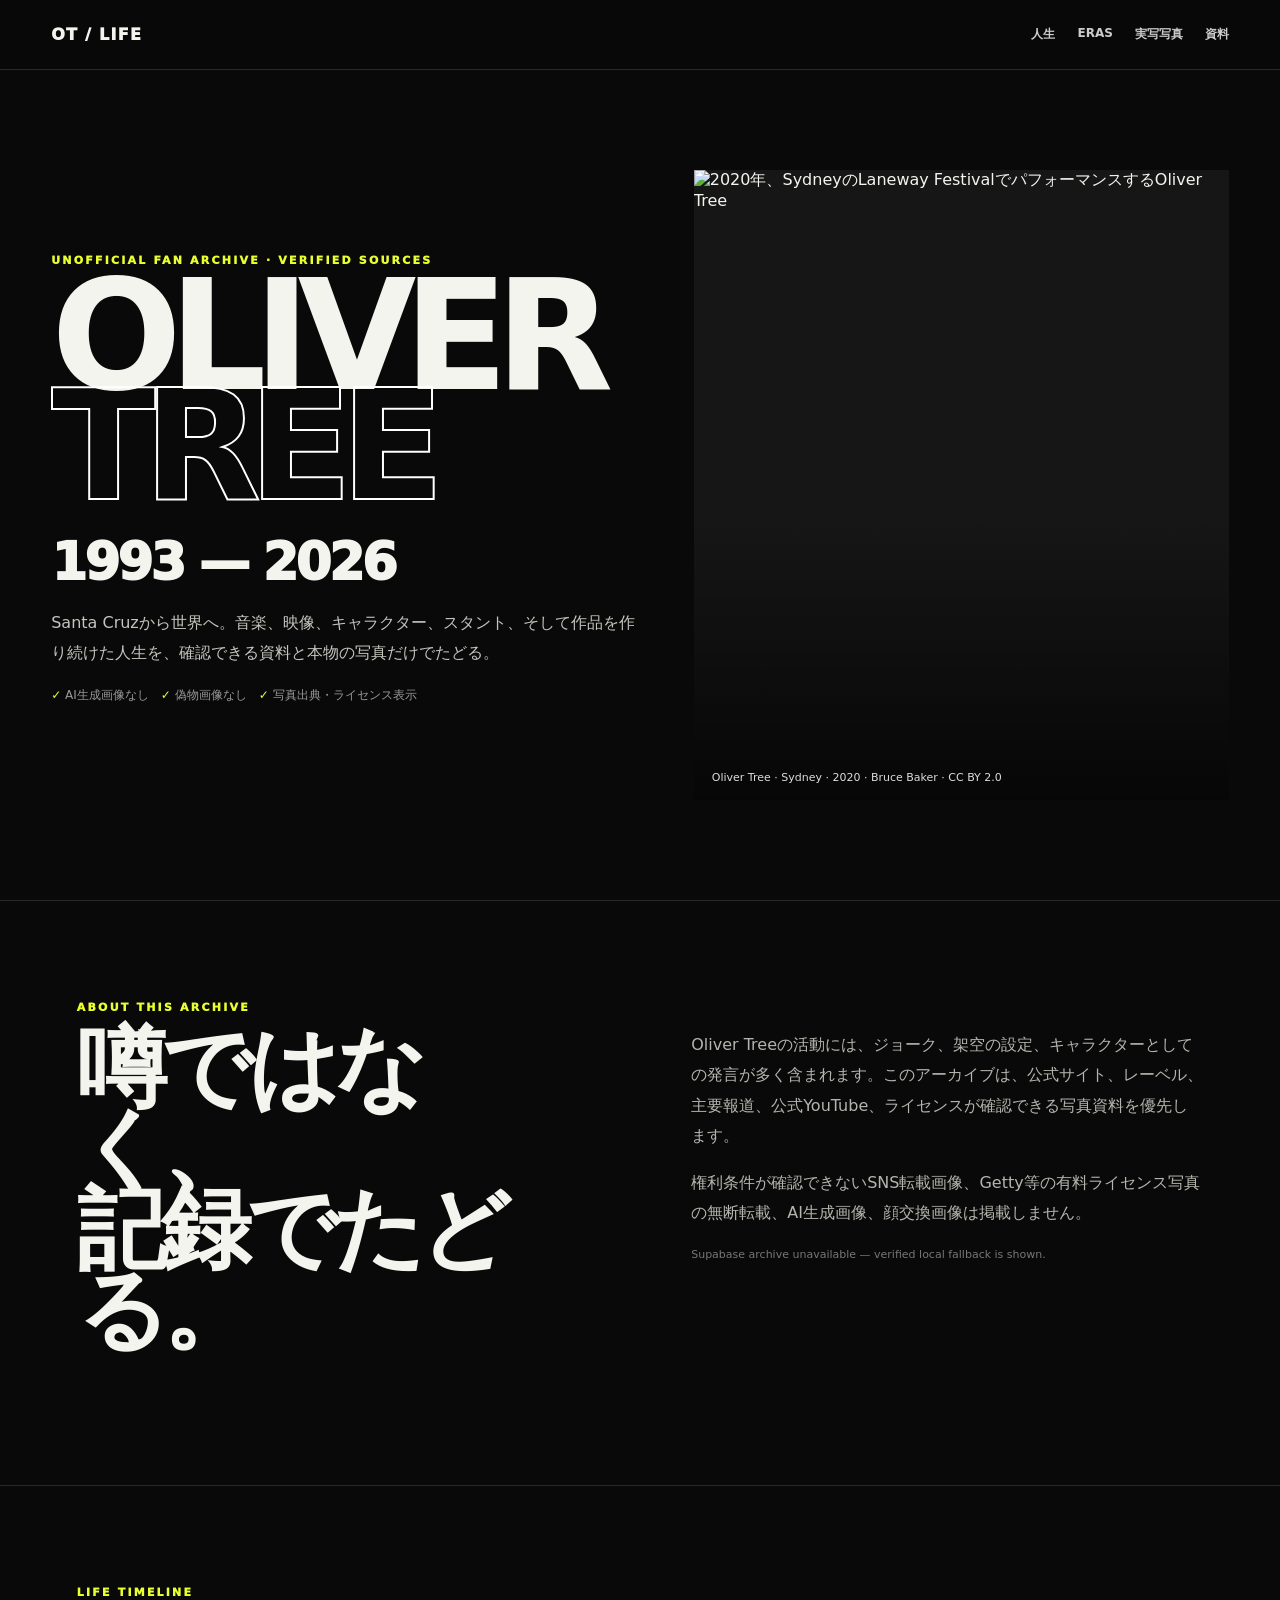
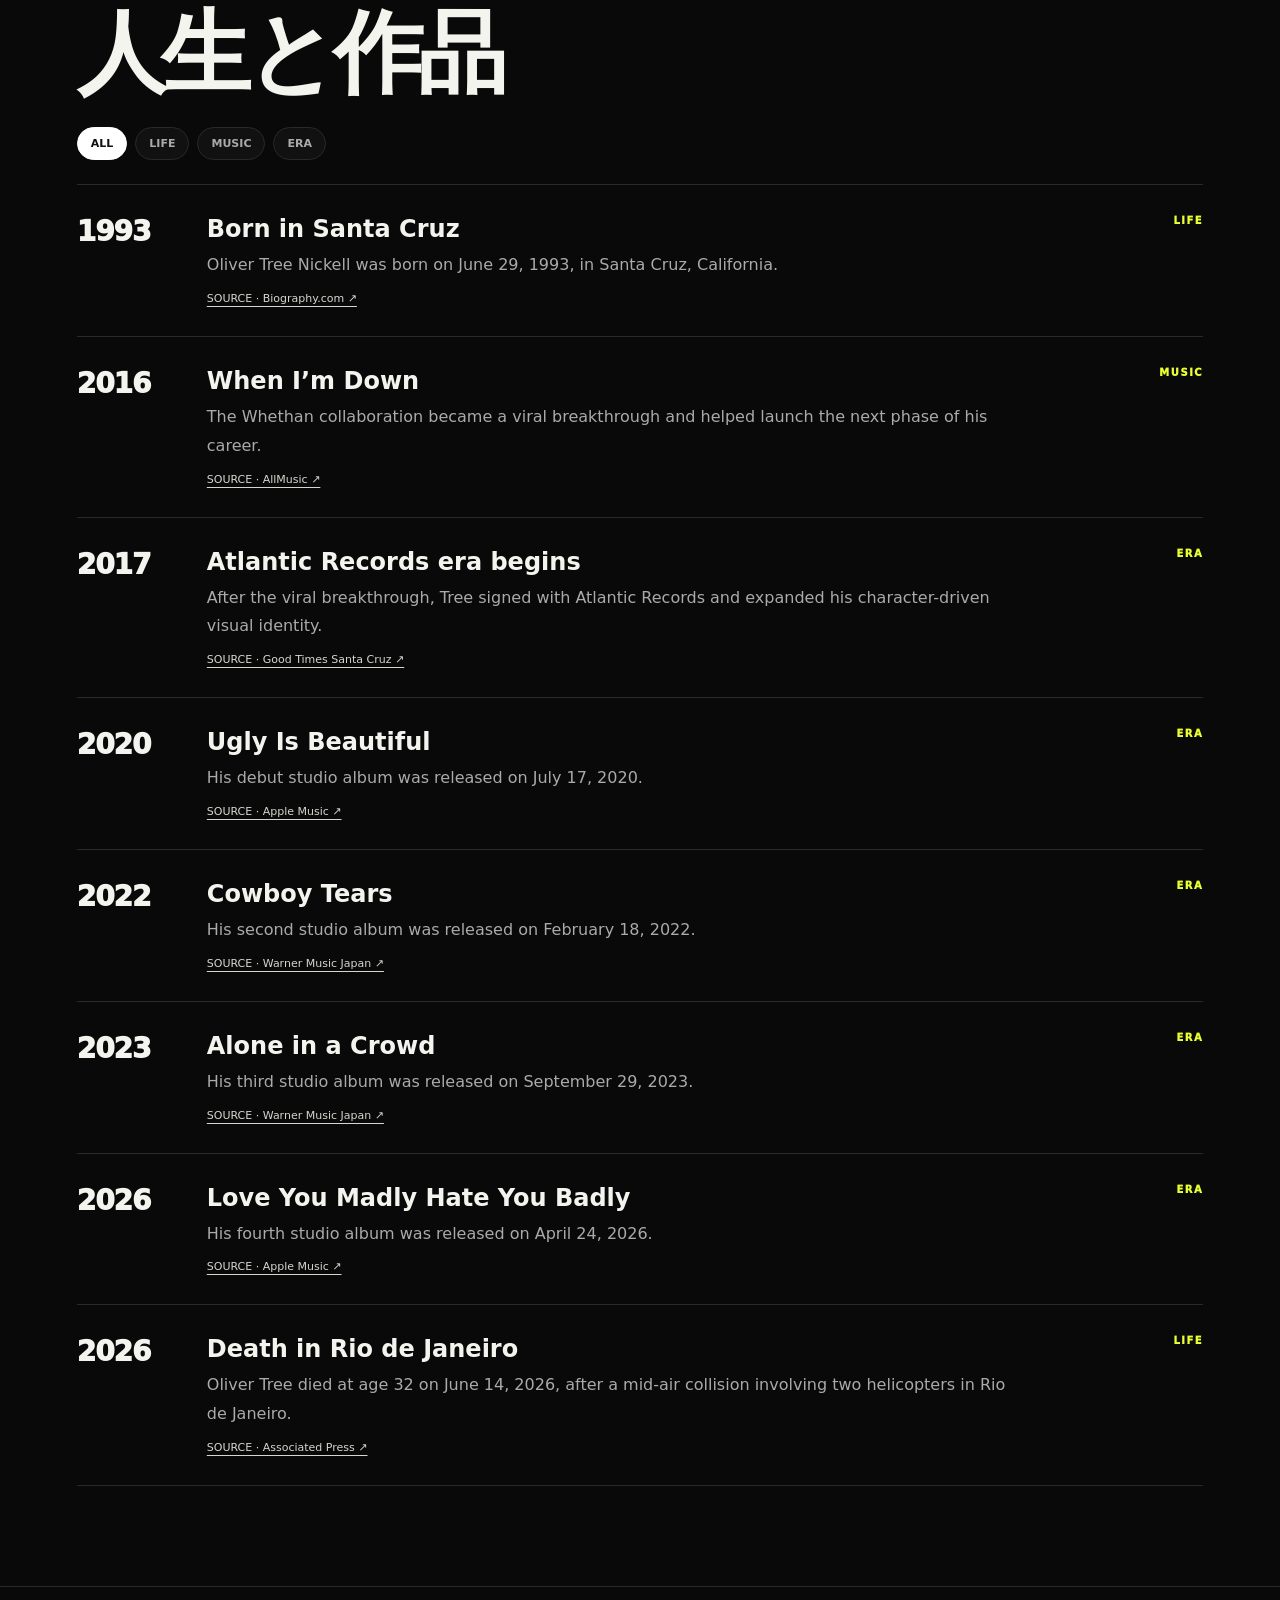
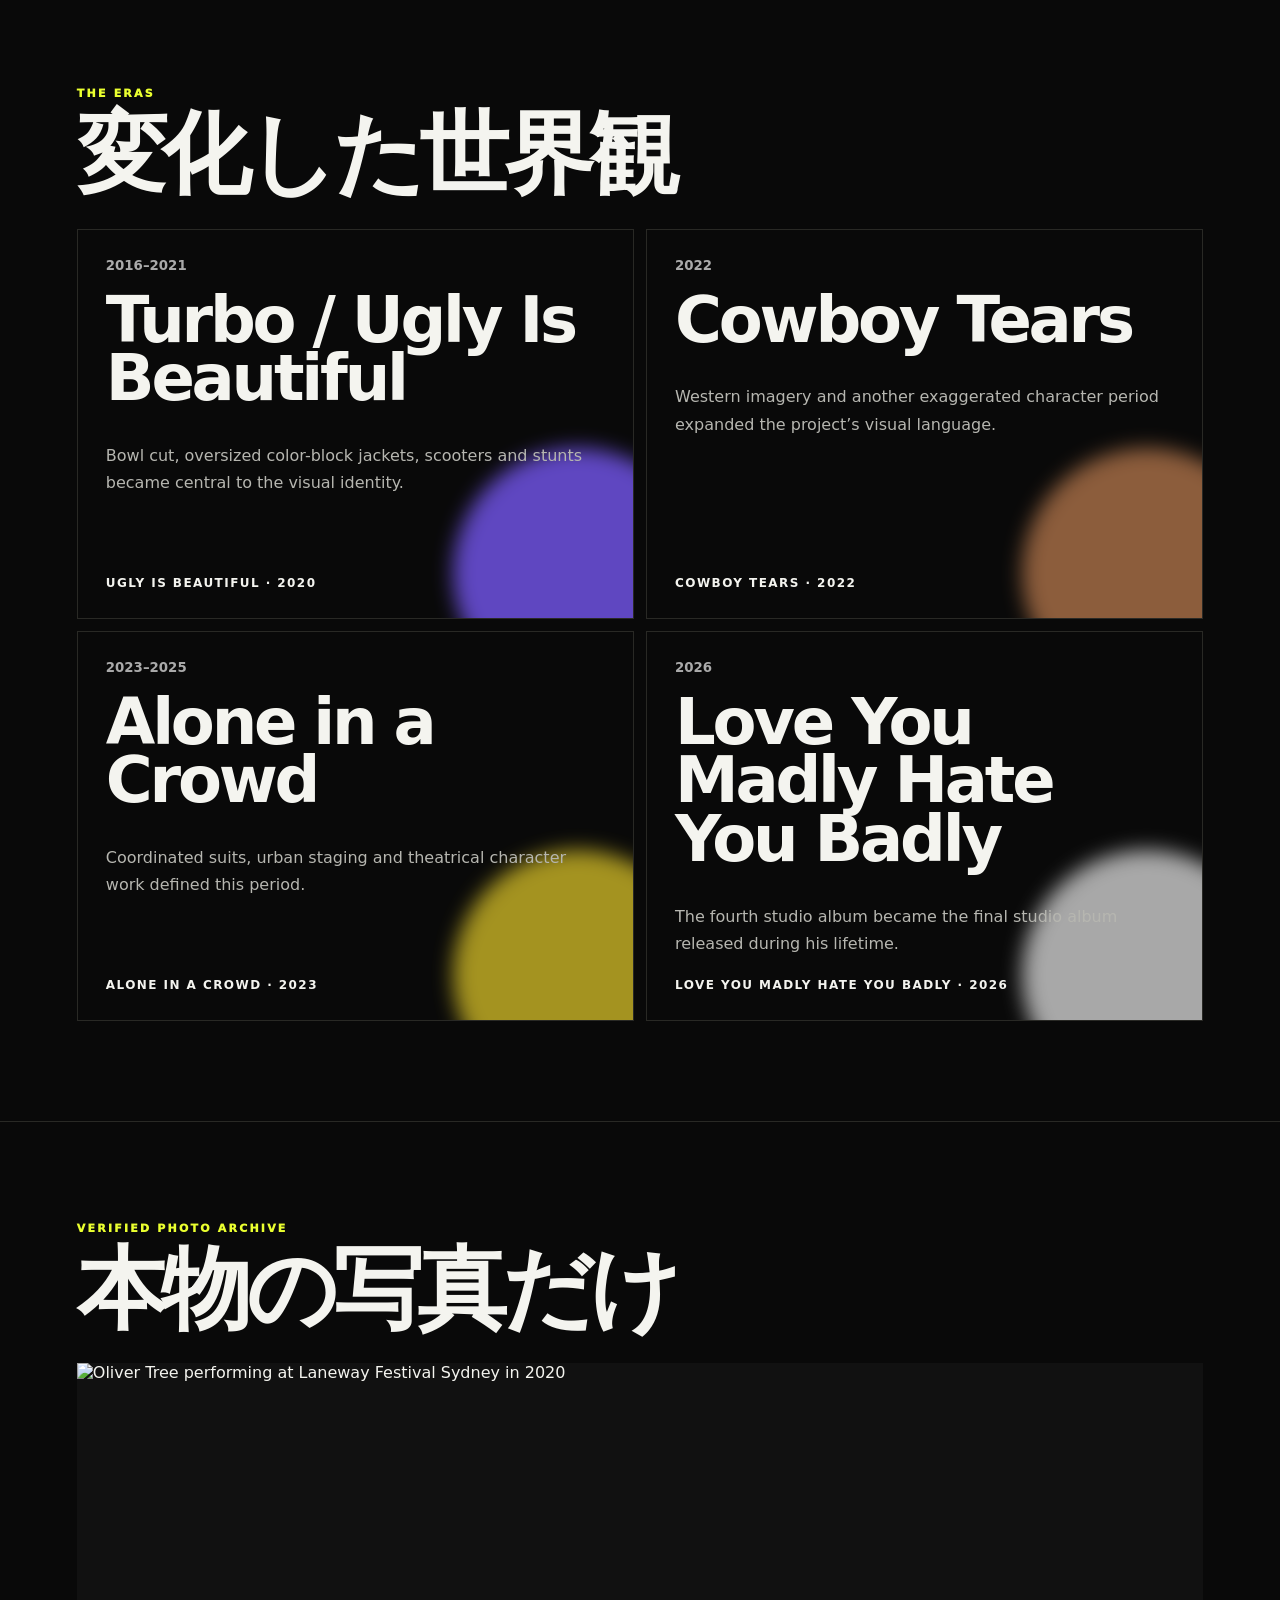
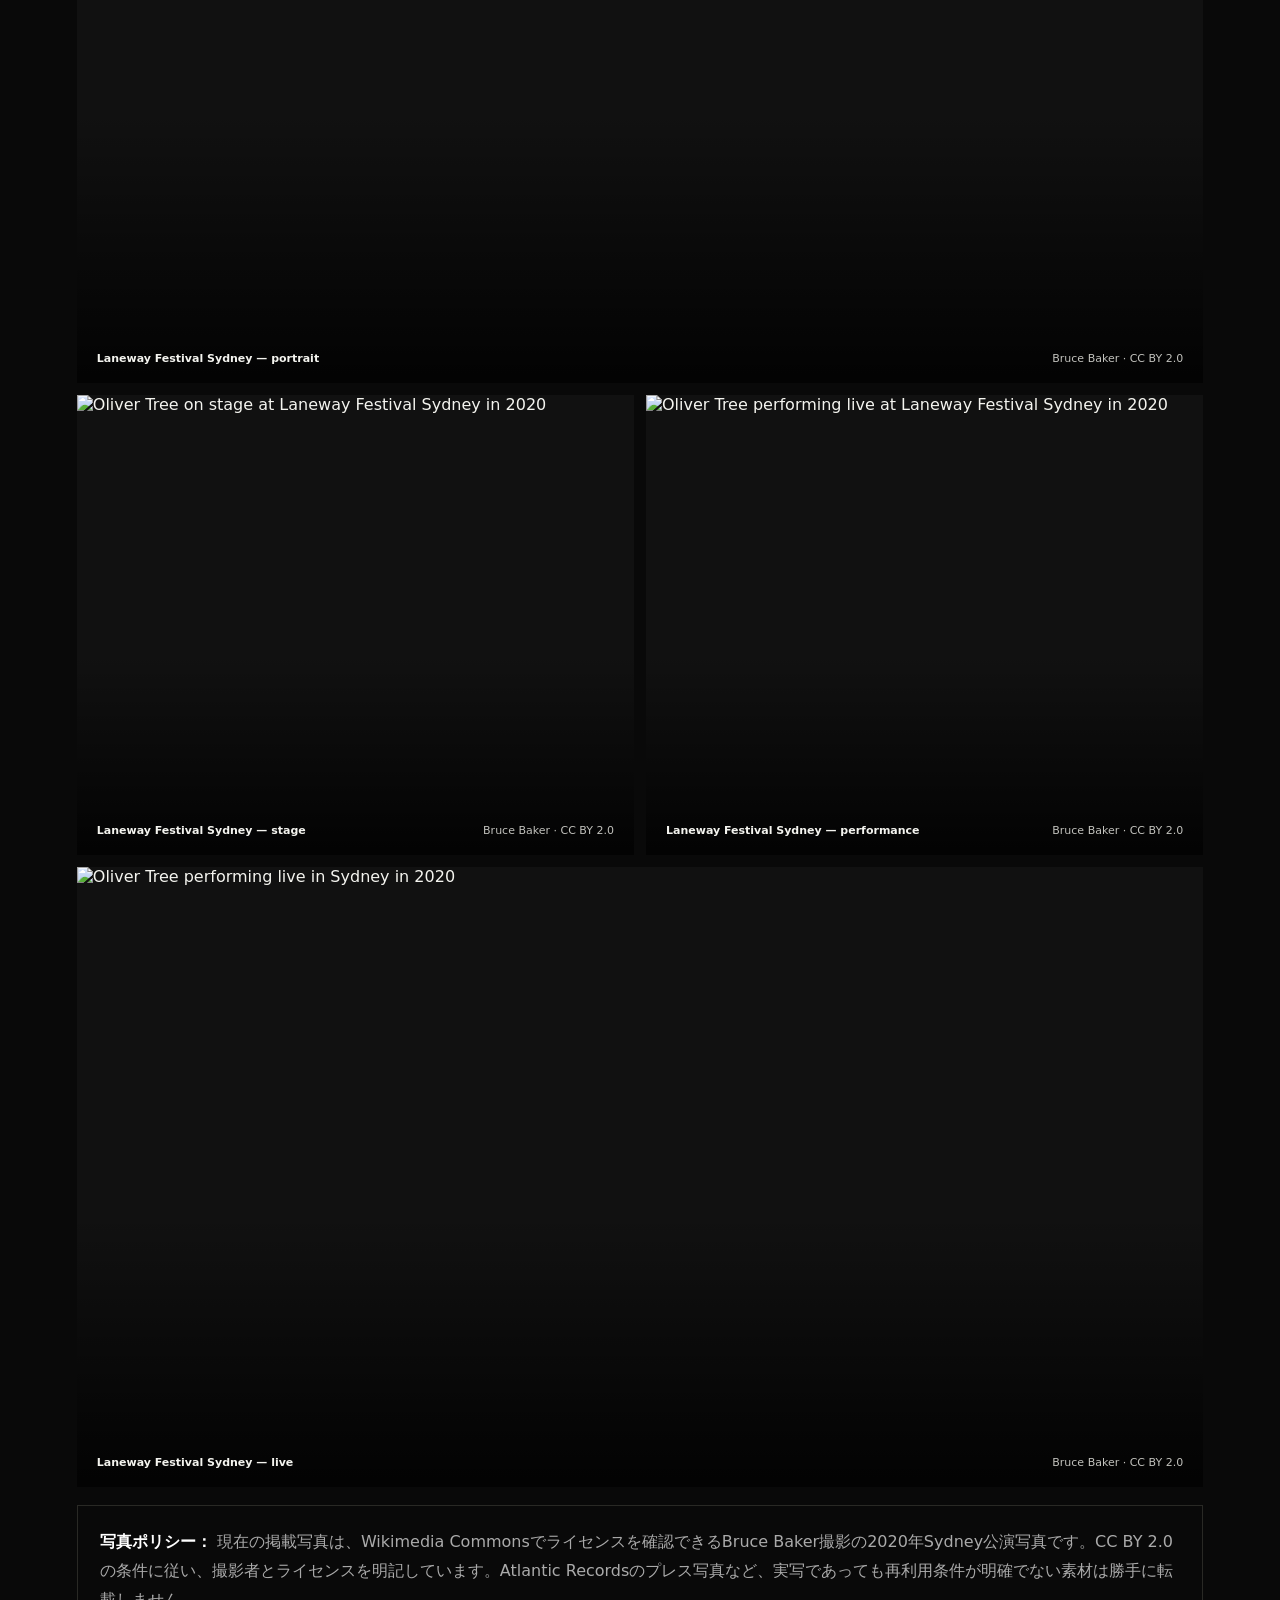
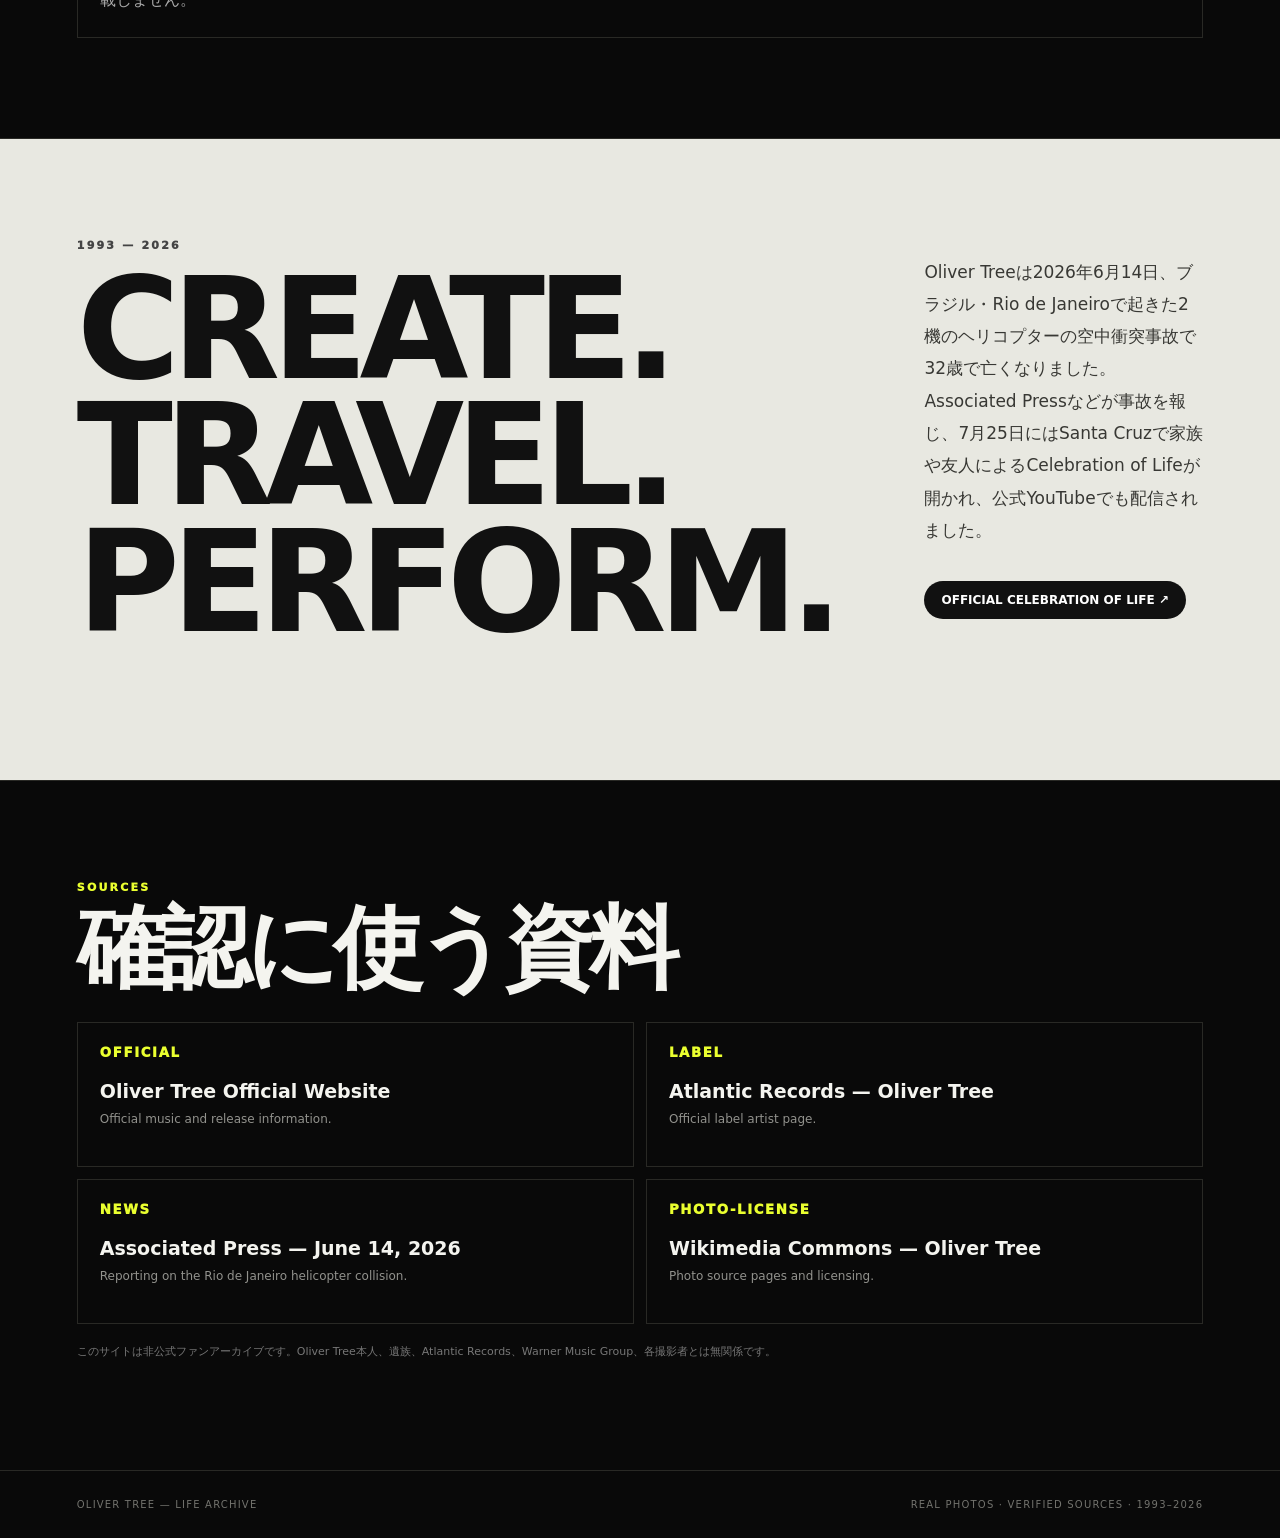
==== oliver-tree-life.html @ 942b4bc9 "Add Oliver Tree life archive deploy bundle" ====
<!doctype html>
<html lang="ja">
<head>
<meta charset="utf-8">
<meta name="viewport" content="width=device-width,initial-scale=1,viewport-fit=cover">
<meta name="theme-color" content="#090909">
<title>Oliver Tree — Life Archive 1993–2026</title>
<meta name="description" content="Oliver Treeの人生と作品を、確認できる資料と実写写真でたどる非公式ファンアーカイブ。AI画像・偽物画像は使用しません。">
<style>
:root{--bg:#090909;--panel:#111;--text:#f4f4ef;--muted:#a4a49d;--line:#292925;--lime:#eaff2f;--purple:#7c5cff;--pink:#ff405f;--sand:#b8794d}*{box-sizing:border-box}html{scroll-behavior:smooth}body{margin:0;background:var(--bg);color:var(--text);font-family:Inter,ui-sans-serif,system-ui,-apple-system,BlinkMacSystemFont,"Segoe UI",sans-serif;overflow-x:hidden}a{color:inherit;text-decoration:none}.grain{position:fixed;inset:0;pointer-events:none;z-index:99;opacity:.06;background-image:url("data:image/svg+xml,%3Csvg viewBox='0 0 180 180' xmlns='http://www.w3.org/2000/svg'%3E%3Cfilter id='n'%3E%3CfeTurbulence type='fractalNoise' baseFrequency='.9' numOctaves='3' stitchTiles='stitch'/%3E%3C/filter%3E%3Crect width='100%25' height='100%25' filter='url(%23n)' opacity='.35'/%3E%3C/svg%3E");mix-blend-mode:soft-light}.nav{height:70px;padding:0 4vw;display:flex;justify-content:space-between;align-items:center;border-bottom:1px solid var(--line);position:sticky;top:0;background:rgba(9,9,9,.88);backdrop-filter:blur(16px);z-index:20}.logo{font-weight:1000;letter-spacing:.08em}.navlinks{display:flex;gap:22px;font-size:12px;font-weight:800;color:#ccc}.hero{min-height:calc(100svh - 70px);padding:4vw;display:grid;grid-template-columns:1.05fr .95fr;gap:4vw;align-items:center}.eyebrow,.section-label{font-size:11px;font-weight:1000;letter-spacing:.2em;color:var(--lime)}h1{font-size:clamp(84px,12vw,190px);line-height:.72;letter-spacing:-.085em;margin:14px 0 30px}h1 span{-webkit-text-stroke:2px white;color:transparent}.hero-years{font-size:clamp(30px,4vw,58px);font-weight:1000;letter-spacing:-.05em;margin:0 0 10px}.lede{max-width:640px;color:#c5c5bf;line-height:1.85}.integrity{font-size:12px;color:#999;margin-top:20px}.integrity b{color:var(--lime)}.hero-photo{margin:0;min-height:70vh;position:relative;overflow:hidden;background:#161616}.hero-photo img{position:absolute;inset:0;width:100%;height:100%;object-fit:cover}.hero-photo:after{content:"";position:absolute;inset:0;background:linear-gradient(0deg,rgba(0,0,0,.72),transparent 45%)}.hero-photo figcaption{position:absolute;z-index:2;left:18px;bottom:16px;font-size:11px;color:#ddd}.section{padding:100px 6vw;border-top:1px solid var(--line)}.section h2{font-size:clamp(44px,7vw,96px);line-height:.9;letter-spacing:-.06em;margin:14px 0 34px}.intro{display:grid;grid-template-columns:1fr 1fr;gap:8vw}.intro p{color:#b5b5af;line-height:1.9;font-size:16px}.filters{display:flex;gap:8px;flex-wrap:wrap;margin-bottom:24px}.filter{background:#111;color:#aaa;border:1px solid var(--line);padding:9px 13px;border-radius:999px;font:inherit;font-size:11px;font-weight:900;cursor:pointer}.filter.active{background:#fff;color:#111;border-color:#fff}.timeline{border-top:1px solid var(--line)}.t-row{display:grid;grid-template-columns:100px 1fr 150px;gap:30px;padding:30px 0;border-bottom:1px solid var(--line)}.t-year{font-size:28px;font-weight:1000;letter-spacing:-.04em}.t-body h3{margin:0 0 8px;font-size:24px}.t-body p{margin:0;color:#aaa;line-height:1.8}.t-body a{display:inline-block;margin-top:12px;color:#d6d6d0;font-size:11px;text-decoration:underline;text-underline-offset:4px}.t-tag{text-align:right;font-size:10px;font-weight:1000;letter-spacing:.15em;color:var(--lime)}.era-grid{display:grid;grid-template-columns:repeat(2,1fr);gap:12px}.era{border:1px solid var(--line);min-height:390px;padding:28px;display:flex;flex-direction:column;position:relative;overflow:hidden}.era:after{content:"";position:absolute;right:-70px;bottom:-80px;width:250px;height:250px;border-radius:50%;filter:blur(10px);opacity:.75}.era:nth-child(1):after{background:var(--purple)}.era:nth-child(2):after{background:var(--sand)}.era:nth-child(3):after{background:#d8c128}.era:nth-child(4):after{background:#ddd}.era small{color:#aaa;font-weight:800}.era h3{font-size:clamp(36px,5vw,68px);line-height:.92;letter-spacing:-.05em;margin:18px 0;position:relative;z-index:2}.era p{color:#b6b6b0;line-height:1.7;position:relative;z-index:2}.era strong{margin-top:auto;position:relative;z-index:2;font-size:12px;letter-spacing:.12em}.photo-grid{display:grid;grid-template-columns:repeat(2,1fr);gap:12px}.photo{margin:0;min-height:460px;background:#111;position:relative;overflow:hidden}.photo:nth-child(1),.photo:nth-child(4){grid-column:span 2;min-height:620px}.photo img{position:absolute;inset:0;width:100%;height:100%;object-fit:cover;transition:transform .5s}.photo:hover img{transform:scale(1.02)}.photo:after{content:"";position:absolute;inset:0;background:linear-gradient(0deg,rgba(0,0,0,.85),transparent 44%)}.photo figcaption{position:absolute;z-index:2;left:20px;right:20px;bottom:18px;display:flex;justify-content:space-between;gap:20px;font-size:11px}.photo figcaption span{color:#c2c2bd}.policy{margin-top:18px;border:1px solid var(--line);padding:22px;color:#aaa;line-height:1.8}.policy b{color:white}.sources{display:grid;grid-template-columns:repeat(2,1fr);gap:12px}.source{border:1px solid var(--line);padding:22px;min-height:145px;display:flex;flex-direction:column}.source:hover{background:#131313}.source small{color:var(--lime);font-weight:1000;letter-spacing:.12em}.source b{font-size:19px;margin-top:20px}.source span{font-size:12px;color:#92928d;margin-top:8px;line-height:1.6}.memorial{background:#e8e8e1;color:#111}.memorial .section-label{color:#444}.memorial-grid{display:grid;grid-template-columns:1fr 1fr;gap:7vw}.memorial h2{font-size:clamp(70px,11vw,160px)}.memorial p{font-size:17px;line-height:1.9;color:#383834}.status{font-size:11px;color:#777;margin-top:20px}.button{display:inline-flex;margin-top:18px;padding:12px 17px;border-radius:999px;background:#111;color:#fff;font-size:12px;font-weight:900}footer{padding:28px 6vw;border-top:1px solid var(--line);display:flex;justify-content:space-between;gap:20px;font-size:10px;color:#73736e;letter-spacing:.12em}.error{padding:20px;border:1px solid #552;color:#ffd66b;background:#17130b}.loading{color:#888;padding:30px 0}
@media(max-width:900px){.hero{grid-template-columns:1fr;padding:40px 18px 24px}.hero-photo{min-height:58vh}.section{padding:76px 20px}.intro,.memorial-grid{grid-template-columns:1fr}.t-row{grid-template-columns:70px 1fr;gap:16px}.t-tag{grid-column:2;text-align:left}.era-grid{grid-template-columns:1fr}.photo-grid{grid-template-columns:1fr}.photo,.photo:nth-child(1),.photo:nth-child(4){grid-column:span 1;min-height:58vh}.sources{grid-template-columns:1fr}}@media(max-width:540px){.nav{padding:0 16px}.navlinks a:nth-child(2),.navlinks a:nth-child(3){display:none}h1{font-size:29vw}.section{padding:66px 16px}.section h2{font-size:13vw}.t-row{grid-template-columns:55px 1fr}.t-year{font-size:21px}.t-body h3{font-size:20px}.photo figcaption{display:block}.photo figcaption span{display:block;margin-top:5px}footer{flex-direction:column}}
</style>
</head>
<body>
<div class="grain"></div>
<nav class="nav"><a class="logo" href="#top">OT / LIFE</a><div class="navlinks"><a href="#timeline">人生</a><a href="#eras">ERAS</a><a href="#photos">実写写真</a><a href="#sources">資料</a></div></nav>
<header class="hero" id="top">
  <div>
    <div class="eyebrow">UNOFFICIAL FAN ARCHIVE · VERIFIED SOURCES</div>
    <h1>OLIVER<br><span>TREE</span></h1>
    <div class="hero-years">1993 — 2026</div>
    <p class="lede">Santa Cruzから世界へ。音楽、映像、キャラクター、スタント、そして作品を作り続けた人生を、確認できる資料と本物の写真だけでたどる。</p>
    <p class="integrity"><b>✓</b> AI生成画像なし　<b>✓</b> 偽物画像なし　<b>✓</b> 写真出典・ライセンス表示</p>
  </div>
  <figure class="hero-photo"><img src="https://upload.wikimedia.org/wikipedia/commons/7/78/Oliver_Tree_%2850118171992%29.jpg" alt="2020年、SydneyのLaneway FestivalでパフォーマンスするOliver Tree"><figcaption>Oliver Tree · Sydney · 2020 · Bruce Baker · CC BY 2.0</figcaption></figure>
</header>
<main>
<section class="section"><div class="section-label">ABOUT THIS ARCHIVE</div><div class="intro"><h2>噂ではなく、<br>記録でたどる。</h2><div><p>Oliver Treeの活動には、ジョーク、架空の設定、キャラクターとしての発言が多く含まれます。このアーカイブは、公式サイト、レーベル、主要報道、公式YouTube、ライセンスが確認できる写真資料を優先します。</p><p>権利条件が確認できないSNS転載画像、Getty等の有料ライセンス写真の無断転載、AI生成画像、顔交換画像は掲載しません。</p><div class="status" id="dbStatus">Supabase archive loading…</div></div></div></section>
<section id="timeline" class="section"><div class="section-label">LIFE TIMELINE</div><h2>人生と作品</h2><div class="filters"><button class="filter active" data-filter="all">ALL</button><button class="filter" data-filter="life">LIFE</button><button class="filter" data-filter="music">MUSIC</button><button class="filter" data-filter="era">ERA</button></div><div id="timelineList" class="timeline"><div class="loading">Loading…</div></div></section>
<section id="eras" class="section"><div class="section-label">THE ERAS</div><h2>変化した世界観</h2><div id="eraGrid" class="era-grid"></div></section>
<section id="photos" class="section"><div class="section-label">VERIFIED PHOTO ARCHIVE</div><h2>本物の写真だけ</h2><div id="photoGrid" class="photo-grid"></div><div class="policy"><b>写真ポリシー：</b> 現在の掲載写真は、Wikimedia Commonsでライセンスを確認できるBruce Baker撮影の2020年Sydney公演写真です。CC BY 2.0の条件に従い、撮影者とライセンスを明記しています。Atlantic Recordsのプレス写真など、実写であっても再利用条件が明確でない素材は勝手に転載しません。</div></section>
<section class="section memorial"><div class="memorial-grid"><div><div class="section-label">1993 — 2026</div><h2>CREATE.<br>TRAVEL.<br>PERFORM.</h2></div><div><p>Oliver Treeは2026年6月14日、ブラジル・Rio de Janeiroで起きた2機のヘリコプターの空中衝突事故で32歳で亡くなりました。Associated Pressなどが事故を報じ、7月25日にはSanta Cruzで家族や友人によるCelebration of Lifeが開かれ、公式YouTubeでも配信されました。</p><a class="button" href="https://www.youtube.com/watch?v=917OIkfhMkI" target="_blank" rel="noreferrer">OFFICIAL CELEBRATION OF LIFE ↗</a></div></div></section>
<section id="sources" class="section"><div class="section-label">SOURCES</div><h2>確認に使う資料</h2><div id="sourceGrid" class="sources"></div><p class="status">このサイトは非公式ファンアーカイブです。Oliver Tree本人、遺族、Atlantic Records、Warner Music Group、各撮影者とは無関係です。</p></section>
</main>
<footer><div>OLIVER TREE — LIFE ARCHIVE</div><div>REAL PHOTOS · VERIFIED SOURCES · 1993–2026</div></footer>
<script>
const SB_URL='https://ajpqgsqtjxpxubprjxjz.supabase.co';
const SB_KEY='sb_publishable_F1roqOOk5xIxW48cJWzC5A_rXL8MIY_';
let timeline=[];
const fallbackTimeline=[
{year_label:'1993',category:'life',title:'Born in Santa Cruz',description:'Oliver Tree Nickell was born on June 29, 1993, in Santa Cruz, California.',source_label:'Biography.com',source_url:'https://www.biography.com/musicians/a71590274/oliver-tree-helicopter-crash/'},
{year_label:'2016',category:'music',title:'When I’m Down',description:'The Whethan collaboration became a viral breakthrough and helped launch the next phase of his career.',source_label:'AllMusic',source_url:'https://www.allmusic.com/artist/oliver-tree-mn0003629947'},
{year_label:'2017',category:'era',title:'Atlantic Records era begins',description:'After the viral breakthrough, Tree signed with Atlantic Records and expanded his character-driven visual identity.',source_label:'Good Times Santa Cruz',source_url:'https://www.goodtimes.sc/oliver-tree-nickell/'},
{year_label:'2020',category:'era',title:'Ugly Is Beautiful',description:'His debut studio album was released on July 17, 2020.',source_label:'Apple Music',source_url:'https://music.apple.com/us/album/ugly-is-beautiful/1514394064'},
{year_label:'2022',category:'era',title:'Cowboy Tears',description:'His second studio album was released on February 18, 2022.',source_label:'Warner Music Japan',source_url:'https://wmg.jp/oliver-tree/discography'},
{year_label:'2023',category:'era',title:'Alone in a Crowd',description:'His third studio album was released on September 29, 2023.',source_label:'Warner Music Japan',source_url:'https://wmg.jp/oliver-tree/profile/'},
{year_label:'2026',category:'era',title:'Love You Madly Hate You Badly',description:'His fourth studio album was released on April 24, 2026.',source_label:'Apple Music',source_url:'https://music.apple.com/us/album/love-you-madly-hate-you-badly/1891109914'},
{year_label:'2026',category:'life',title:'Death in Rio de Janeiro',description:'Oliver Tree died at age 32 on June 14, 2026, after a mid-air collision involving two helicopters in Rio de Janeiro.',source_label:'Associated Press',source_url:'https://apnews.com/article/dc3e059c8dcc4fbd84f714dd3c5ab2c8'}
];
const fallbackEras=[
{years:'2016–2021',title:'Turbo / Ugly Is Beautiful',album:'UGLY IS BEAUTIFUL · 2020',description:'Bowl cut, oversized color-block jackets, scooters and stunts became central to the visual identity.'},
{years:'2022',title:'Cowboy Tears',album:'COWBOY TEARS · 2022',description:'Western imagery and another exaggerated character period expanded the project’s visual language.'},
{years:'2023–2025',title:'Alone in a Crowd',album:'ALONE IN A CROWD · 2023',description:'Coordinated suits, urban staging and theatrical character work defined this period.'},
{years:'2026',title:'Love You Madly Hate You Badly',album:'LOVE YOU MADLY HATE YOU BADLY · 2026',description:'The fourth studio album became the final studio album released during his lifetime.'}
];
const fallbackPhotos=[
{title:'Laneway Festival Sydney — portrait',image_url:'https://upload.wikimedia.org/wikipedia/commons/7/78/Oliver_Tree_%2850118171992%29.jpg',source_page_url:'https://commons.wikimedia.org/wiki/File:Oliver_Tree_(50118171992).jpg',photographer:'Bruce Baker',license_name:'CC BY 2.0',alt_text:'Oliver Tree performing at Laneway Festival Sydney in 2020'},
{title:'Laneway Festival Sydney — stage',image_url:'https://upload.wikimedia.org/wikipedia/commons/9/9a/Oliver_Tree_%2850118164757%29.jpg',source_page_url:'https://commons.wikimedia.org/wiki/File:Oliver_Tree_(50118164757).jpg',photographer:'Bruce Baker',license_name:'CC BY 2.0',alt_text:'Oliver Tree on stage at Laneway Festival Sydney in 2020'},
{title:'Laneway Festival Sydney — performance',image_url:'https://upload.wikimedia.org/wikipedia/commons/4/4a/Oliver_Tree_%2850118172177%29.jpg',source_page_url:'https://commons.wikimedia.org/wiki/File:Oliver_Tree_(50118172177).jpg',photographer:'Bruce Baker',license_name:'CC BY 2.0',alt_text:'Oliver Tree performing live at Laneway Festival Sydney in 2020'},
{title:'Laneway Festival Sydney — live',image_url:'https://upload.wikimedia.org/wikipedia/commons/e/ee/Oliver_Tree_%2850118163987%29.jpg',source_page_url:'https://commons.wikimedia.org/wiki/File:Oliver_Tree_(50118163987).jpg',photographer:'Bruce Baker',license_name:'CC BY 2.0',alt_text:'Oliver Tree performing live in Sydney in 2020'}
];
const fallbackSources=[
{source_type:'official',title:'Oliver Tree Official Website',url:'https://www.olivertreemusic.com/',note:'Official music and release information.'},
{source_type:'label',title:'Atlantic Records — Oliver Tree',url:'https://www.atlanticrecords.com/artists/oliver-tree',note:'Official label artist page.'},
{source_type:'news',title:'Associated Press — June 14, 2026',url:'https://apnews.com/article/dc3e059c8dcc4fbd84f714dd3c5ab2c8',note:'Reporting on the Rio de Janeiro helicopter collision.'},
{source_type:'photo-license',title:'Wikimedia Commons — Oliver Tree',url:'https://commons.wikimedia.org/wiki/Category:Oliver_Tree',note:'Photo source pages and licensing.'}
];
async function api(table,order='display_order.asc'){
  const r=await fetch(`${SB_URL}/rest/v1/${table}?select=*&is_published=eq.true&order=${order}`,{headers:{apikey:SB_KEY}});
  if(!r.ok) throw new Error(`${table}: ${r.status}`);
  return r.json();
}
function esc(v=''){return String(v).replace(/[&<>"']/g,m=>({'&':'&amp;','<':'&lt;','>':'&gt;','"':'&quot;',"'":'&#039;'}[m]))}
function renderTimeline(filter='all'){
  const list=document.querySelector('#timelineList');const rows=timeline.filter(x=>filter==='all'||x.category===filter);
  list.innerHTML=rows.map(x=>`<article class="t-row"><div class="t-year">${esc(x.year_label)}</div><div class="t-body"><h3>${esc(x.title)}</h3><p>${esc(x.description)}</p><a href="${esc(x.source_url)}" target="_blank" rel="noreferrer">SOURCE · ${esc(x.source_label)} ↗</a></div><div class="t-tag">${esc(x.category.toUpperCase())}</div></article>`).join('');
}
function renderEras(eras){document.querySelector('#eraGrid').innerHTML=eras.map(e=>`<article class="era"><small>${esc(e.years)}</small><h3>${esc(e.title)}</h3><p>${esc(e.description)}</p><strong>${esc(e.album||'ERA')}</strong></article>`).join('')}
function renderPhotos(photos){document.querySelector('#photoGrid').innerHTML=photos.map(p=>`<figure class="photo"><img loading="lazy" src="${esc(p.image_url)}" alt="${esc(p.alt_text)}"><figcaption><a href="${esc(p.source_page_url)}" target="_blank" rel="noreferrer"><b>${esc(p.title)}</b></a><span>${esc(p.photographer)} · ${esc(p.license_name)}</span></figcaption></figure>`).join('')}
function renderSources(sources){document.querySelector('#sourceGrid').innerHTML=sources.map(s=>`<a class="source" href="${esc(s.url)}" target="_blank" rel="noreferrer"><small>${esc(s.source_type.toUpperCase())}</small><b>${esc(s.title)}</b><span>${esc(s.note||'')}</span></a>`).join('')}
async function init(){let eras,photos,sources;try{[timeline,eras,photos,sources]=await Promise.all([api('ot_timeline'),api('ot_eras'),api('ot_photos'),api('ot_sources')]);document.querySelector('#dbStatus').textContent='Supabase archive: connected · public read-only';}catch(e){console.warn(e);timeline=fallbackTimeline;eras=fallbackEras;photos=fallbackPhotos;sources=fallbackSources;document.querySelector('#dbStatus').textContent='Supabase archive unavailable — verified local fallback is shown.'}renderTimeline();renderEras(eras);renderPhotos(photos);renderSources(sources)}
document.querySelectorAll('.filter').forEach(btn=>btn.addEventListener('click',()=>{document.querySelectorAll('.filter').forEach(b=>b.classList.remove('active'));btn.classList.add('active');renderTimeline(btn.dataset.filter)}));
init();
</script>
</body>
</html>
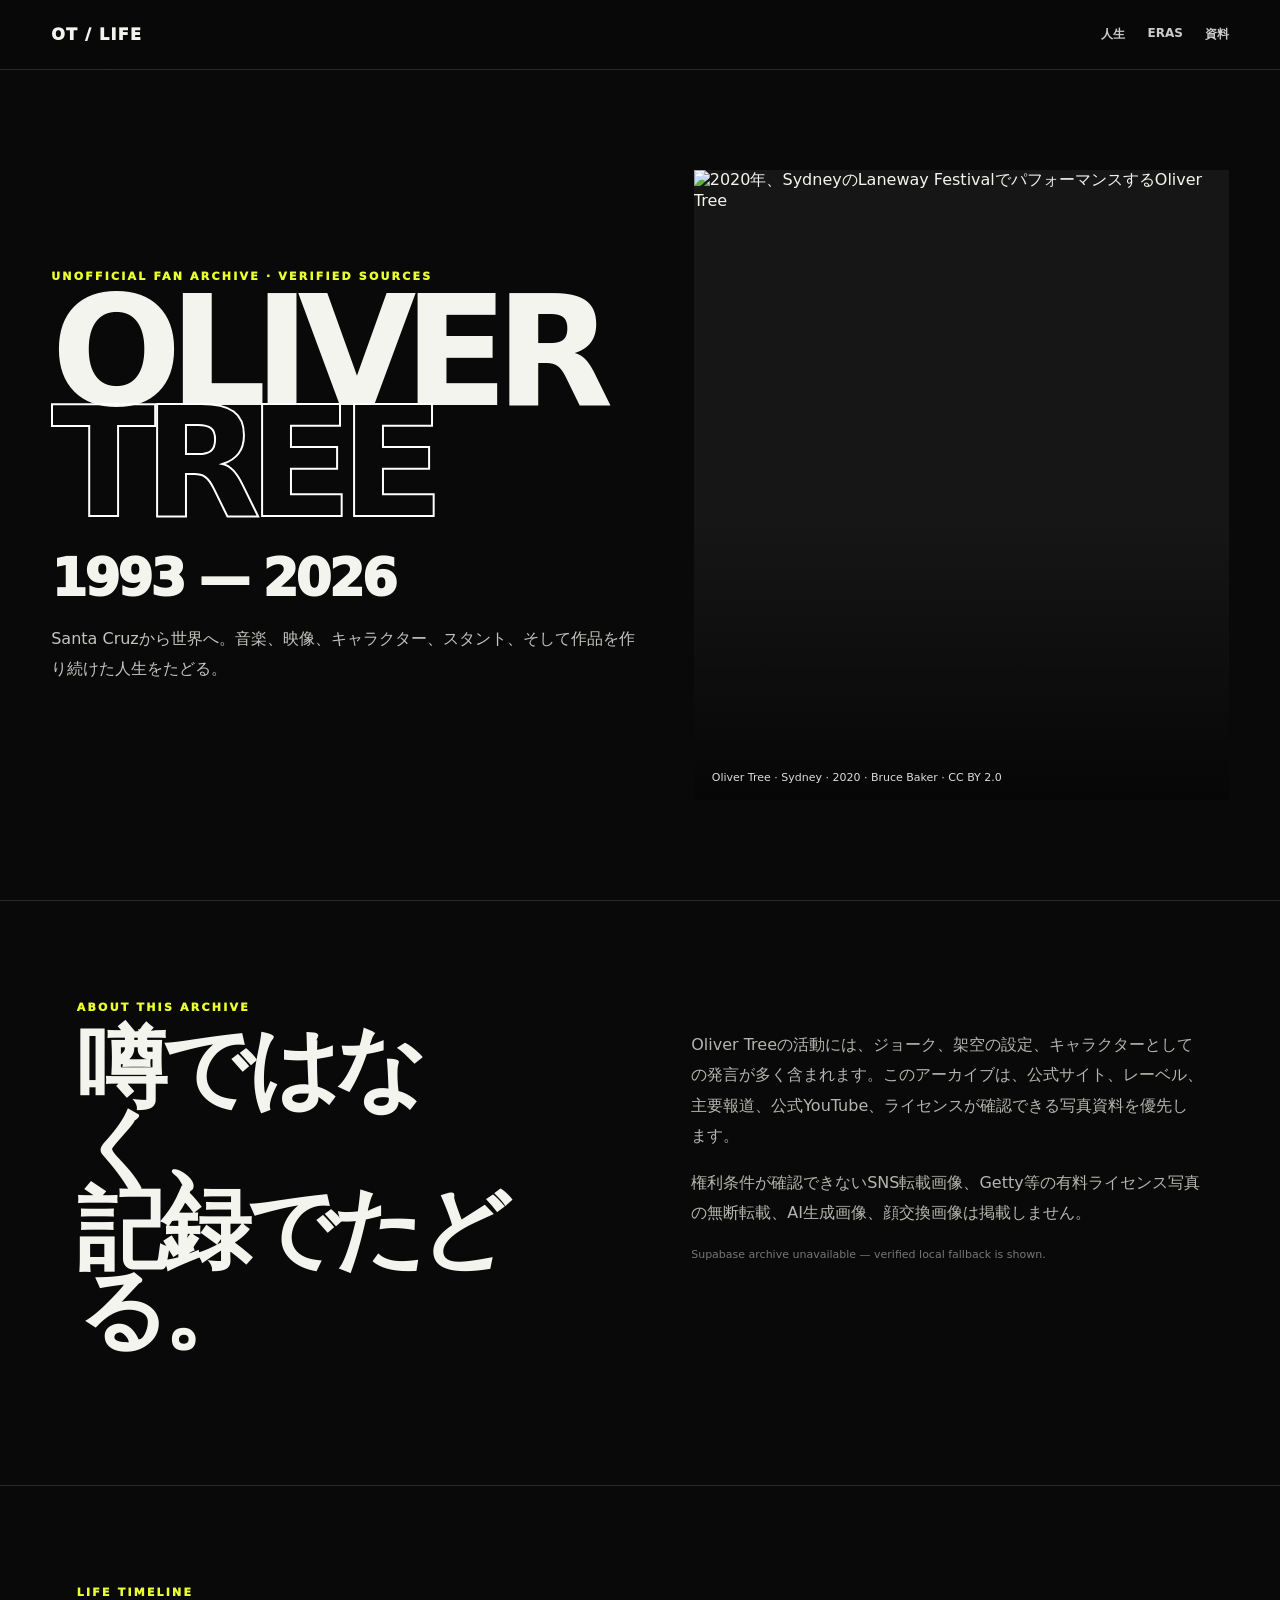
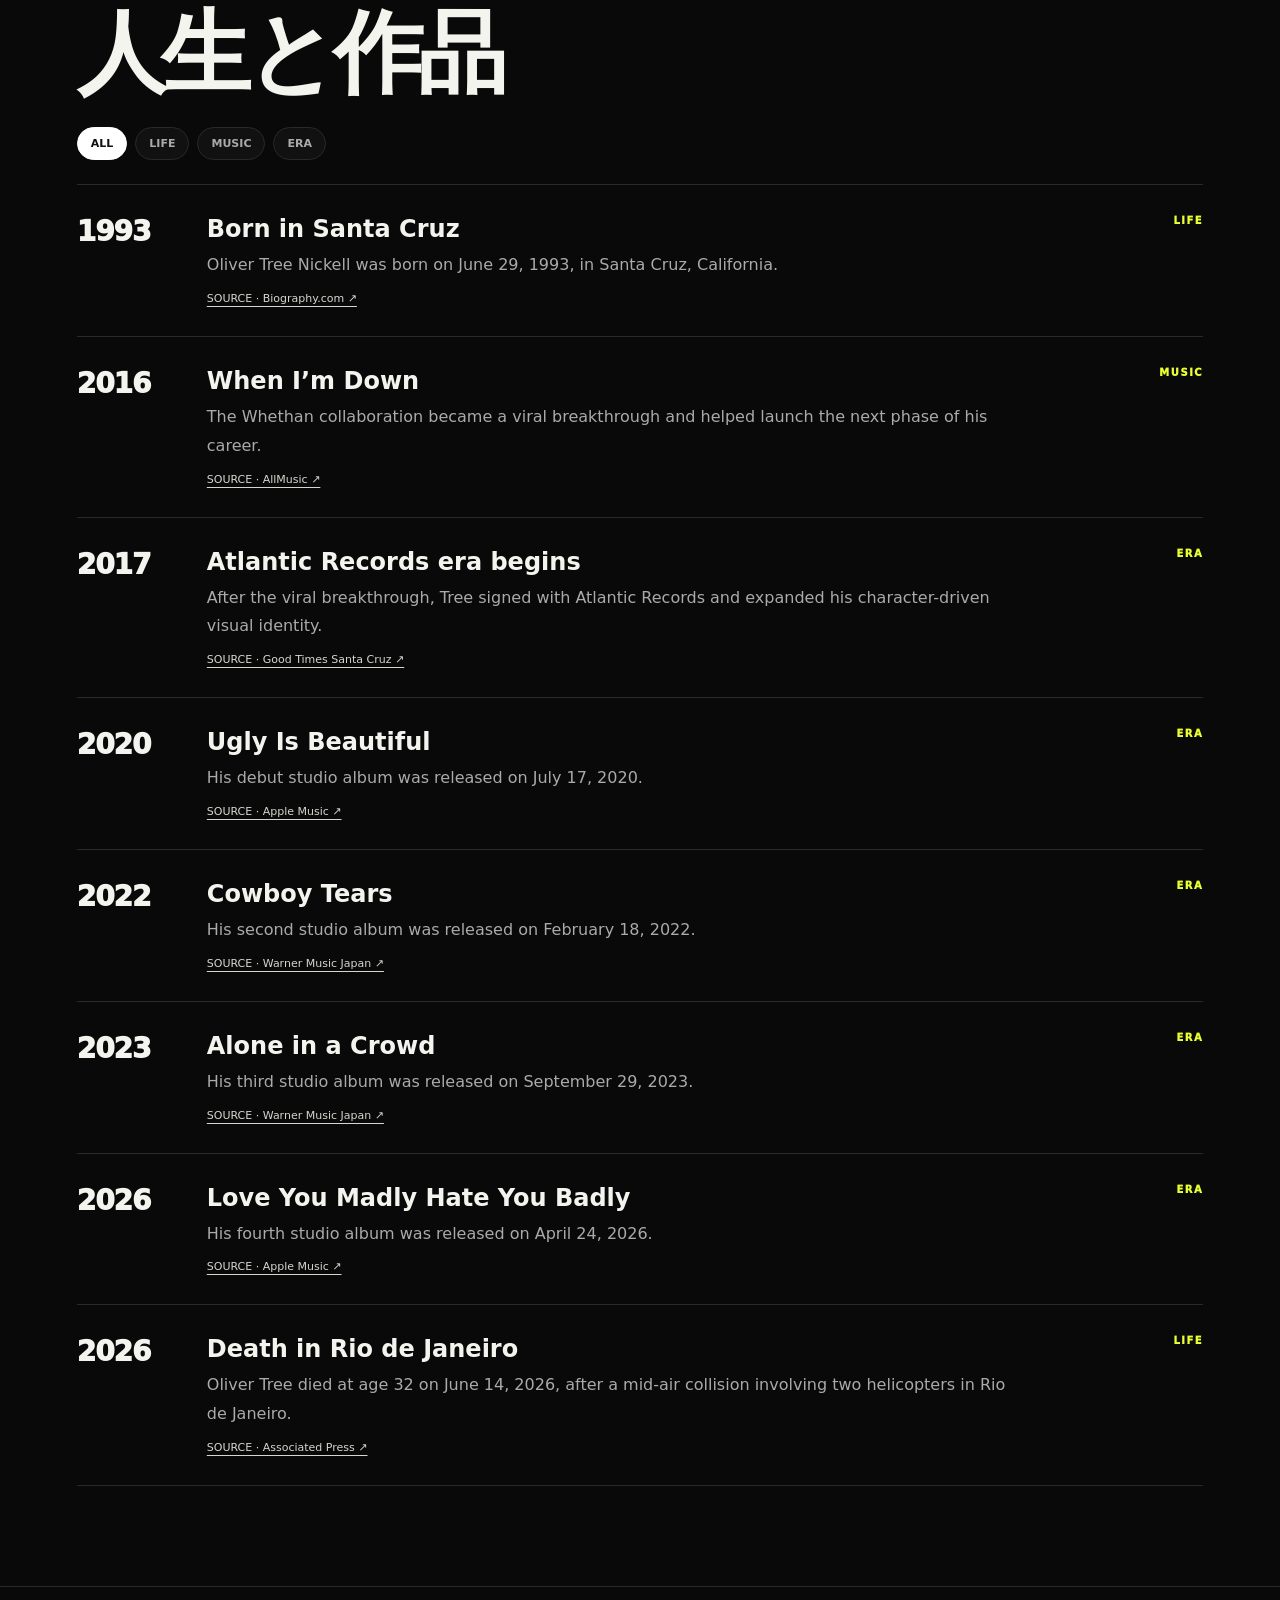
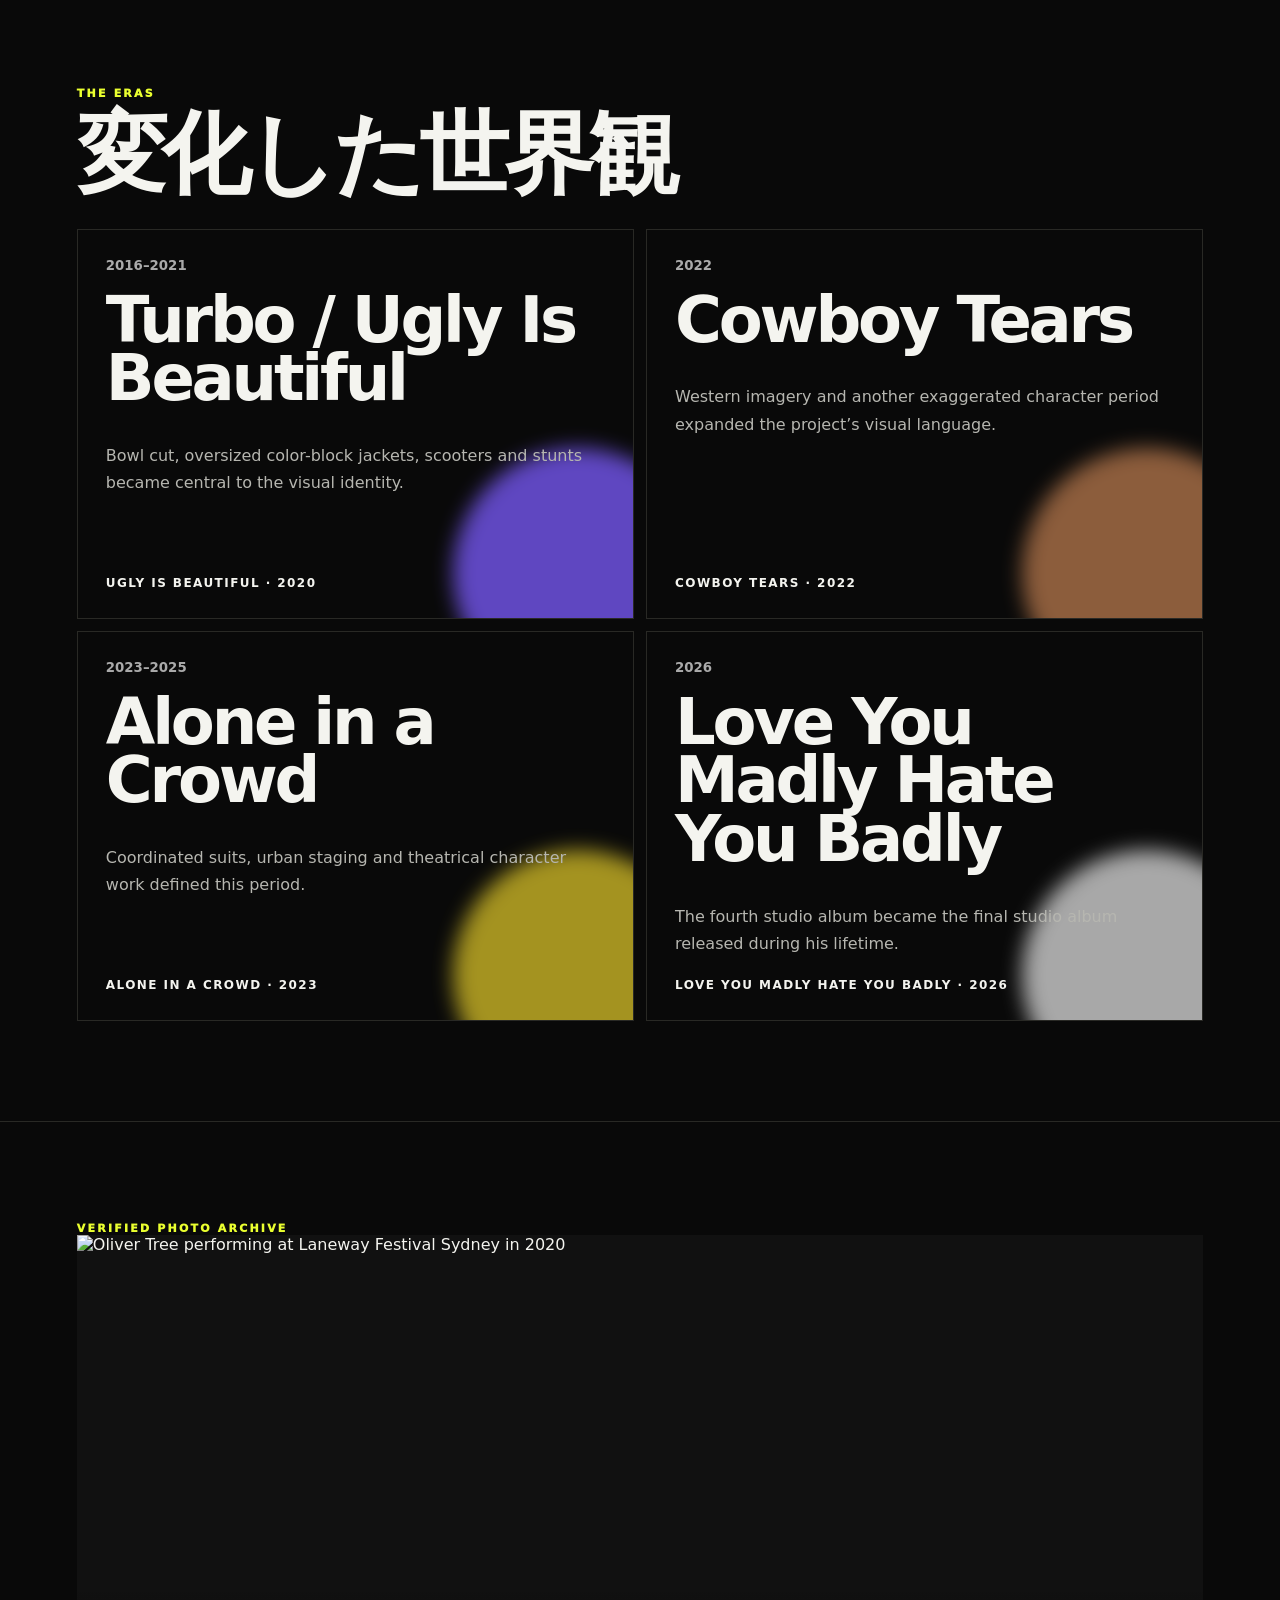
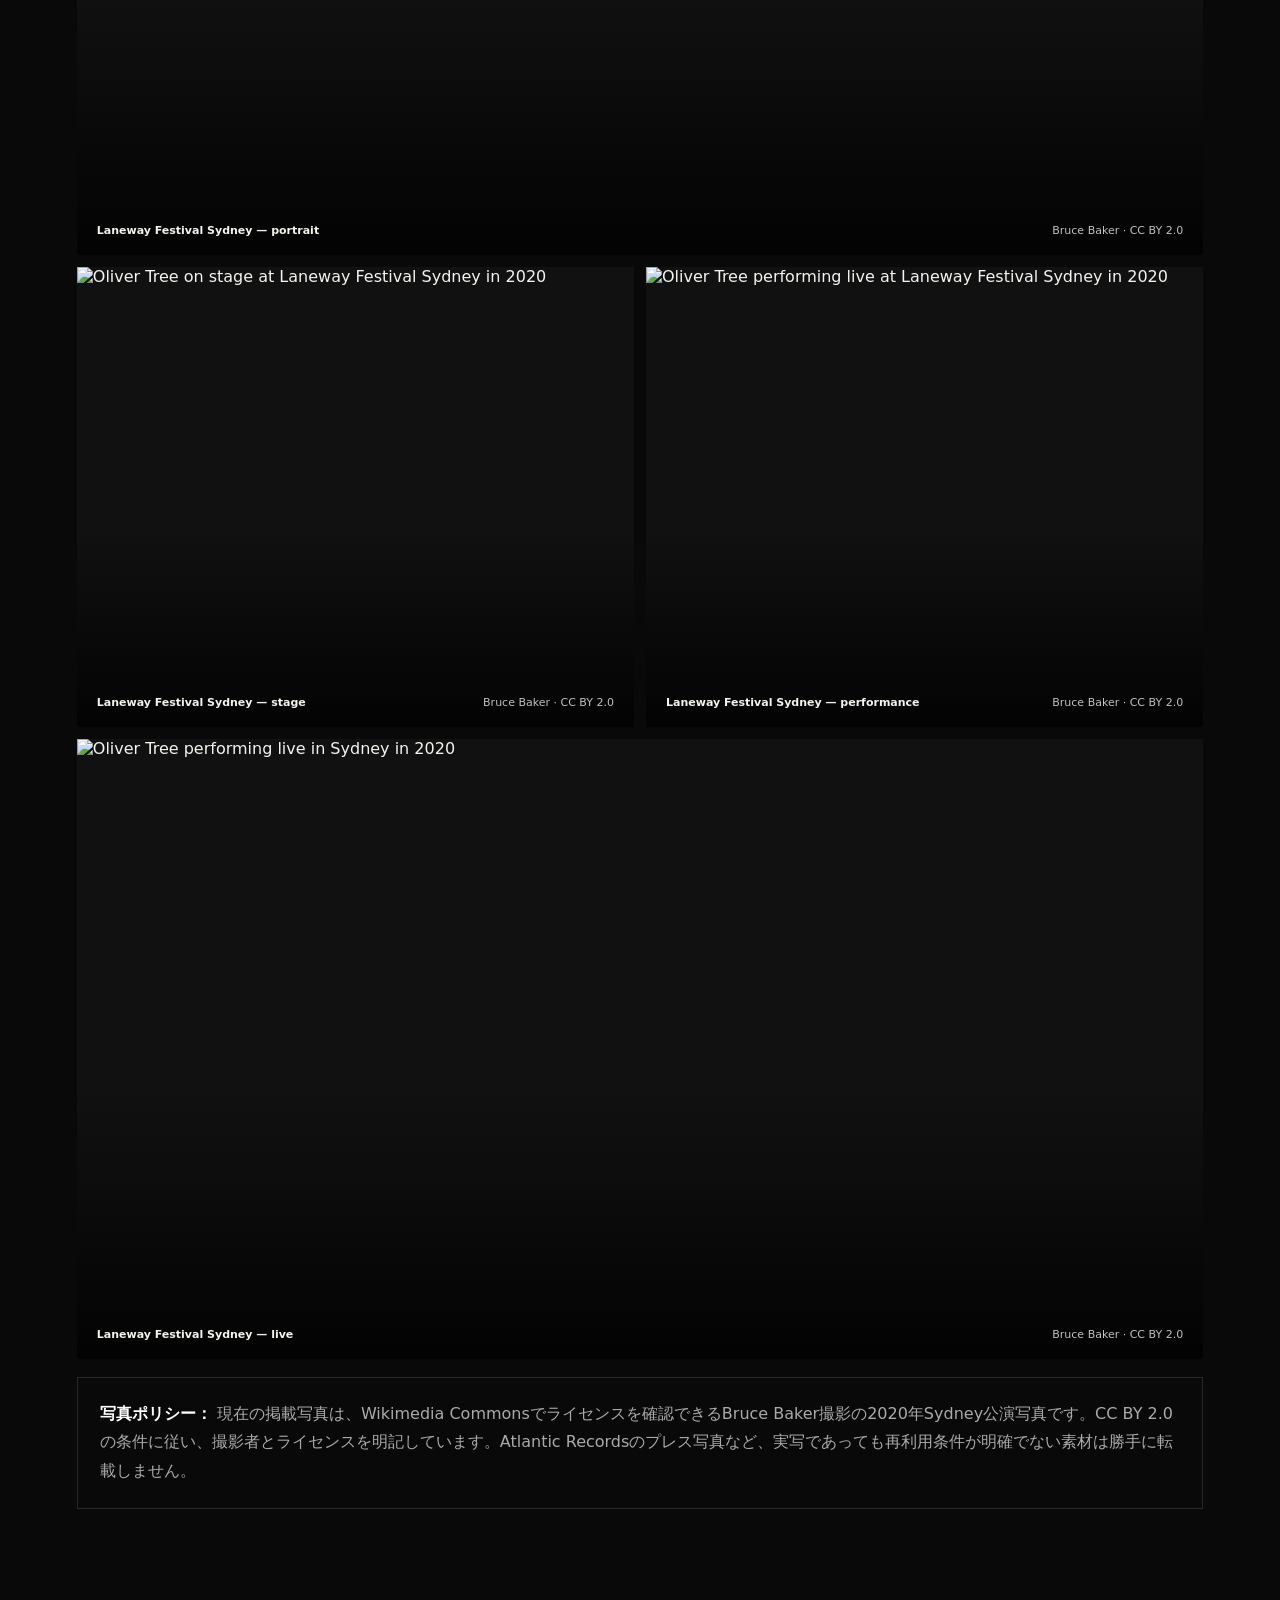
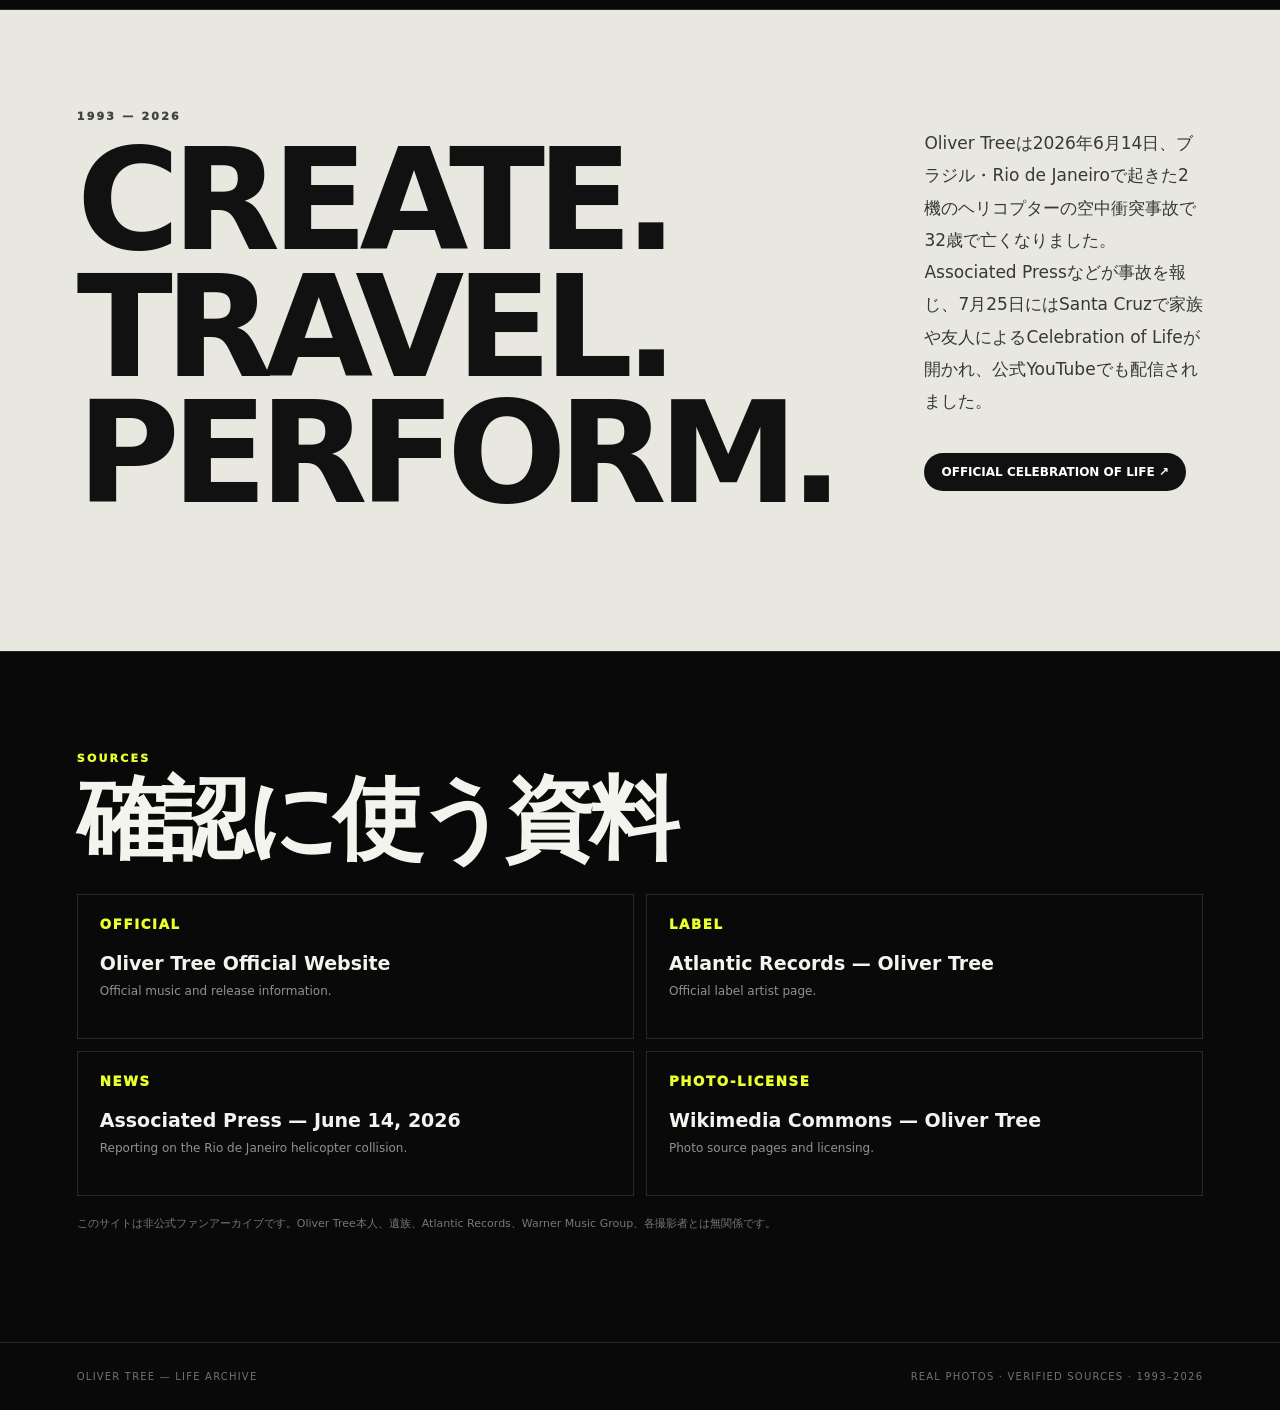
==== commit dc2699d8: "Remove requested archive wording" ====
--- a/oliver-tree-life.html
+++ b/oliver-tree-life.html
@@ -5,7 +5,7 @@
 <meta name="viewport" content="width=device-width,initial-scale=1,viewport-fit=cover">
 <meta name="theme-color" content="#090909">
 <title>Oliver Tree — Life Archive 1993–2026</title>
-<meta name="description" content="Oliver Treeの人生と作品を、確認できる資料と実写写真でたどる非公式ファンアーカイブ。AI画像・偽物画像は使用しません。">
+<meta name="description" content="Oliver Treeの人生と作品をたどる非公式ファンアーカイブ。">
 <style>
 :root{--bg:#090909;--panel:#111;--text:#f4f4ef;--muted:#a4a49d;--line:#292925;--lime:#eaff2f;--purple:#7c5cff;--pink:#ff405f;--sand:#b8794d}*{box-sizing:border-box}html{scroll-behavior:smooth}body{margin:0;background:var(--bg);color:var(--text);font-family:Inter,ui-sans-serif,system-ui,-apple-system,BlinkMacSystemFont,"Segoe UI",sans-serif;overflow-x:hidden}a{color:inherit;text-decoration:none}.grain{position:fixed;inset:0;pointer-events:none;z-index:99;opacity:.06;background-image:url("data:image/svg+xml,%3Csvg viewBox='0 0 180 180' xmlns='http://www.w3.org/2000/svg'%3E%3Cfilter id='n'%3E%3CfeTurbulence type='fractalNoise' baseFrequency='.9' numOctaves='3' stitchTiles='stitch'/%3E%3C/filter%3E%3Crect width='100%25' height='100%25' filter='url(%23n)' opacity='.35'/%3E%3C/svg%3E");mix-blend-mode:soft-light}.nav{height:70px;padding:0 4vw;display:flex;justify-content:space-between;align-items:center;border-bottom:1px solid var(--line);position:sticky;top:0;background:rgba(9,9,9,.88);backdrop-filter:blur(16px);z-index:20}.logo{font-weight:1000;letter-spacing:.08em}.navlinks{display:flex;gap:22px;font-size:12px;font-weight:800;color:#ccc}.hero{min-height:calc(100svh - 70px);padding:4vw;display:grid;grid-template-columns:1.05fr .95fr;gap:4vw;align-items:center}.eyebrow,.section-label{font-size:11px;font-weight:1000;letter-spacing:.2em;color:var(--lime)}h1{font-size:clamp(84px,12vw,190px);line-height:.72;letter-spacing:-.085em;margin:14px 0 30px}h1 span{-webkit-text-stroke:2px white;color:transparent}.hero-years{font-size:clamp(30px,4vw,58px);font-weight:1000;letter-spacing:-.05em;margin:0 0 10px}.lede{max-width:640px;color:#c5c5bf;line-height:1.85}.integrity{font-size:12px;color:#999;margin-top:20px}.integrity b{color:var(--lime)}.hero-photo{margin:0;min-height:70vh;position:relative;overflow:hidden;background:#161616}.hero-photo img{position:absolute;inset:0;width:100%;height:100%;object-fit:cover}.hero-photo:after{content:"";position:absolute;inset:0;background:linear-gradient(0deg,rgba(0,0,0,.72),transparent 45%)}.hero-photo figcaption{position:absolute;z-index:2;left:18px;bottom:16px;font-size:11px;color:#ddd}.section{padding:100px 6vw;border-top:1px solid var(--line)}.section h2{font-size:clamp(44px,7vw,96px);line-height:.9;letter-spacing:-.06em;margin:14px 0 34px}.intro{display:grid;grid-template-columns:1fr 1fr;gap:8vw}.intro p{color:#b5b5af;line-height:1.9;font-size:16px}.filters{display:flex;gap:8px;flex-wrap:wrap;margin-bottom:24px}.filter{background:#111;color:#aaa;border:1px solid var(--line);padding:9px 13px;border-radius:999px;font:inherit;font-size:11px;font-weight:900;cursor:pointer}.filter.active{background:#fff;color:#111;border-color:#fff}.timeline{border-top:1px solid var(--line)}.t-row{display:grid;grid-template-columns:100px 1fr 150px;gap:30px;padding:30px 0;border-bottom:1px solid var(--line)}.t-year{font-size:28px;font-weight:1000;letter-spacing:-.04em}.t-body h3{margin:0 0 8px;font-size:24px}.t-body p{margin:0;color:#aaa;line-height:1.8}.t-body a{display:inline-block;margin-top:12px;color:#d6d6d0;font-size:11px;text-decoration:underline;text-underline-offset:4px}.t-tag{text-align:right;font-size:10px;font-weight:1000;letter-spacing:.15em;color:var(--lime)}.era-grid{display:grid;grid-template-columns:repeat(2,1fr);gap:12px}.era{border:1px solid var(--line);min-height:390px;padding:28px;display:flex;flex-direction:column;position:relative;overflow:hidden}.era:after{content:"";position:absolute;right:-70px;bottom:-80px;width:250px;height:250px;border-radius:50%;filter:blur(10px);opacity:.75}.era:nth-child(1):after{background:var(--purple)}.era:nth-child(2):after{background:var(--sand)}.era:nth-child(3):after{background:#d8c128}.era:nth-child(4):after{background:#ddd}.era small{color:#aaa;font-weight:800}.era h3{font-size:clamp(36px,5vw,68px);line-height:.92;letter-spacing:-.05em;margin:18px 0;position:relative;z-index:2}.era p{color:#b6b6b0;line-height:1.7;position:relative;z-index:2}.era strong{margin-top:auto;position:relative;z-index:2;font-size:12px;letter-spacing:.12em}.photo-grid{display:grid;grid-template-columns:repeat(2,1fr);gap:12px}.photo{margin:0;min-height:460px;background:#111;position:relative;overflow:hidden}.photo:nth-child(1),.photo:nth-child(4){grid-column:span 2;min-height:620px}.photo img{position:absolute;inset:0;width:100%;height:100%;object-fit:cover;transition:transform .5s}.photo:hover img{transform:scale(1.02)}.photo:after{content:"";position:absolute;inset:0;background:linear-gradient(0deg,rgba(0,0,0,.85),transparent 44%)}.photo figcaption{position:absolute;z-index:2;left:20px;right:20px;bottom:18px;display:flex;justify-content:space-between;gap:20px;font-size:11px}.photo figcaption span{color:#c2c2bd}.policy{margin-top:18px;border:1px solid var(--line);padding:22px;color:#aaa;line-height:1.8}.policy b{color:white}.sources{display:grid;grid-template-columns:repeat(2,1fr);gap:12px}.source{border:1px solid var(--line);padding:22px;min-height:145px;display:flex;flex-direction:column}.source:hover{background:#131313}.source small{color:var(--lime);font-weight:1000;letter-spacing:.12em}.source b{font-size:19px;margin-top:20px}.source span{font-size:12px;color:#92928d;margin-top:8px;line-height:1.6}.memorial{background:#e8e8e1;color:#111}.memorial .section-label{color:#444}.memorial-grid{display:grid;grid-template-columns:1fr 1fr;gap:7vw}.memorial h2{font-size:clamp(70px,11vw,160px)}.memorial p{font-size:17px;line-height:1.9;color:#383834}.status{font-size:11px;color:#777;margin-top:20px}.button{display:inline-flex;margin-top:18px;padding:12px 17px;border-radius:999px;background:#111;color:#fff;font-size:12px;font-weight:900}footer{padding:28px 6vw;border-top:1px solid var(--line);display:flex;justify-content:space-between;gap:20px;font-size:10px;color:#73736e;letter-spacing:.12em}.error{padding:20px;border:1px solid #552;color:#ffd66b;background:#17130b}.loading{color:#888;padding:30px 0}
 @media(max-width:900px){.hero{grid-template-columns:1fr;padding:40px 18px 24px}.hero-photo{min-height:58vh}.section{padding:76px 20px}.intro,.memorial-grid{grid-template-columns:1fr}.t-row{grid-template-columns:70px 1fr;gap:16px}.t-tag{grid-column:2;text-align:left}.era-grid{grid-template-columns:1fr}.photo-grid{grid-template-columns:1fr}.photo,.photo:nth-child(1),.photo:nth-child(4){grid-column:span 1;min-height:58vh}.sources{grid-template-columns:1fr}}@media(max-width:540px){.nav{padding:0 16px}.navlinks a:nth-child(2),.navlinks a:nth-child(3){display:none}h1{font-size:29vw}.section{padding:66px 16px}.section h2{font-size:13vw}.t-row{grid-template-columns:55px 1fr}.t-year{font-size:21px}.t-body h3{font-size:20px}.photo figcaption{display:block}.photo figcaption span{display:block;margin-top:5px}footer{flex-direction:column}}
@@ -13,14 +13,13 @@
 </head>
 <body>
 <div class="grain"></div>
-<nav class="nav"><a class="logo" href="#top">OT / LIFE</a><div class="navlinks"><a href="#timeline">人生</a><a href="#eras">ERAS</a><a href="#photos">実写写真</a><a href="#sources">資料</a></div></nav>
+<nav class="nav"><a class="logo" href="#top">OT / LIFE</a><div class="navlinks"><a href="#timeline">人生</a><a href="#eras">ERAS</a><a href="#sources">資料</a></div></nav>
 <header class="hero" id="top">
   <div>
     <div class="eyebrow">UNOFFICIAL FAN ARCHIVE · VERIFIED SOURCES</div>
     <h1>OLIVER<br><span>TREE</span></h1>
     <div class="hero-years">1993 — 2026</div>
-    <p class="lede">Santa Cruzから世界へ。音楽、映像、キャラクター、スタント、そして作品を作り続けた人生を、確認できる資料と本物の写真だけでたどる。</p>
-    <p class="integrity"><b>✓</b> AI生成画像なし　<b>✓</b> 偽物画像なし　<b>✓</b> 写真出典・ライセンス表示</p>
+    <p class="lede">Santa Cruzから世界へ。音楽、映像、キャラクター、スタント、そして作品を作り続けた人生をたどる。</p>
   </div>
   <figure class="hero-photo"><img src="https://upload.wikimedia.org/wikipedia/commons/7/78/Oliver_Tree_%2850118171992%29.jpg" alt="2020年、SydneyのLaneway FestivalでパフォーマンスするOliver Tree"><figcaption>Oliver Tree · Sydney · 2020 · Bruce Baker · CC BY 2.0</figcaption></figure>
 </header>
@@ -28,7 +27,7 @@
 <section class="section"><div class="section-label">ABOUT THIS ARCHIVE</div><div class="intro"><h2>噂ではなく、<br>記録でたどる。</h2><div><p>Oliver Treeの活動には、ジョーク、架空の設定、キャラクターとしての発言が多く含まれます。このアーカイブは、公式サイト、レーベル、主要報道、公式YouTube、ライセンスが確認できる写真資料を優先します。</p><p>権利条件が確認できないSNS転載画像、Getty等の有料ライセンス写真の無断転載、AI生成画像、顔交換画像は掲載しません。</p><div class="status" id="dbStatus">Supabase archive loading…</div></div></div></section>
 <section id="timeline" class="section"><div class="section-label">LIFE TIMELINE</div><h2>人生と作品</h2><div class="filters"><button class="filter active" data-filter="all">ALL</button><button class="filter" data-filter="life">LIFE</button><button class="filter" data-filter="music">MUSIC</button><button class="filter" data-filter="era">ERA</button></div><div id="timelineList" class="timeline"><div class="loading">Loading…</div></div></section>
 <section id="eras" class="section"><div class="section-label">THE ERAS</div><h2>変化した世界観</h2><div id="eraGrid" class="era-grid"></div></section>
-<section id="photos" class="section"><div class="section-label">VERIFIED PHOTO ARCHIVE</div><h2>本物の写真だけ</h2><div id="photoGrid" class="photo-grid"></div><div class="policy"><b>写真ポリシー：</b> 現在の掲載写真は、Wikimedia Commonsでライセンスを確認できるBruce Baker撮影の2020年Sydney公演写真です。CC BY 2.0の条件に従い、撮影者とライセンスを明記しています。Atlantic Recordsのプレス写真など、実写であっても再利用条件が明確でない素材は勝手に転載しません。</div></section>
+<section id="photos" class="section"><div class="section-label">VERIFIED PHOTO ARCHIVE</div><div id="photoGrid" class="photo-grid"></div><div class="policy"><b>写真ポリシー：</b> 現在の掲載写真は、Wikimedia Commonsでライセンスを確認できるBruce Baker撮影の2020年Sydney公演写真です。CC BY 2.0の条件に従い、撮影者とライセンスを明記しています。Atlantic Recordsのプレス写真など、実写であっても再利用条件が明確でない素材は勝手に転載しません。</div></section>
 <section class="section memorial"><div class="memorial-grid"><div><div class="section-label">1993 — 2026</div><h2>CREATE.<br>TRAVEL.<br>PERFORM.</h2></div><div><p>Oliver Treeは2026年6月14日、ブラジル・Rio de Janeiroで起きた2機のヘリコプターの空中衝突事故で32歳で亡くなりました。Associated Pressなどが事故を報じ、7月25日にはSanta Cruzで家族や友人によるCelebration of Lifeが開かれ、公式YouTubeでも配信されました。</p><a class="button" href="https://www.youtube.com/watch?v=917OIkfhMkI" target="_blank" rel="noreferrer">OFFICIAL CELEBRATION OF LIFE ↗</a></div></div></section>
 <section id="sources" class="section"><div class="section-label">SOURCES</div><h2>確認に使う資料</h2><div id="sourceGrid" class="sources"></div><p class="status">このサイトは非公式ファンアーカイブです。Oliver Tree本人、遺族、Atlantic Records、Warner Music Group、各撮影者とは無関係です。</p></section>
 </main>
